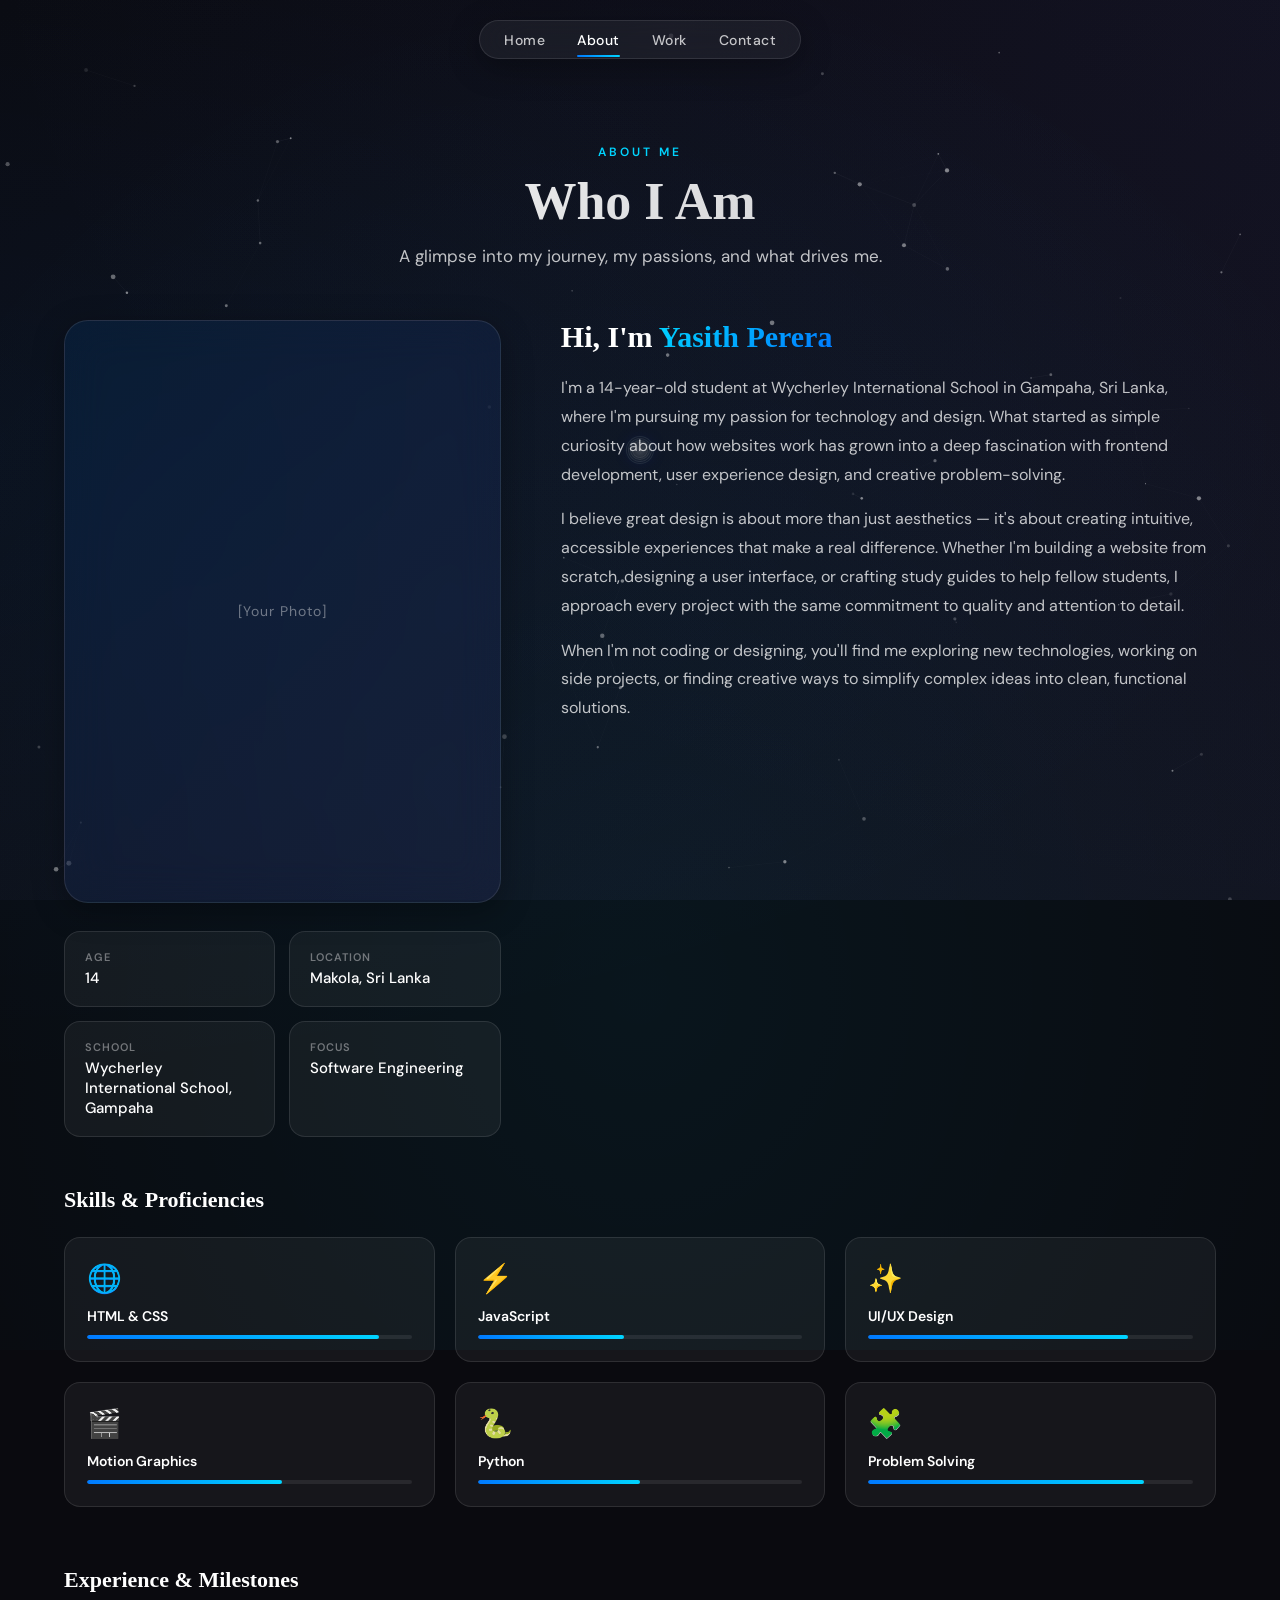
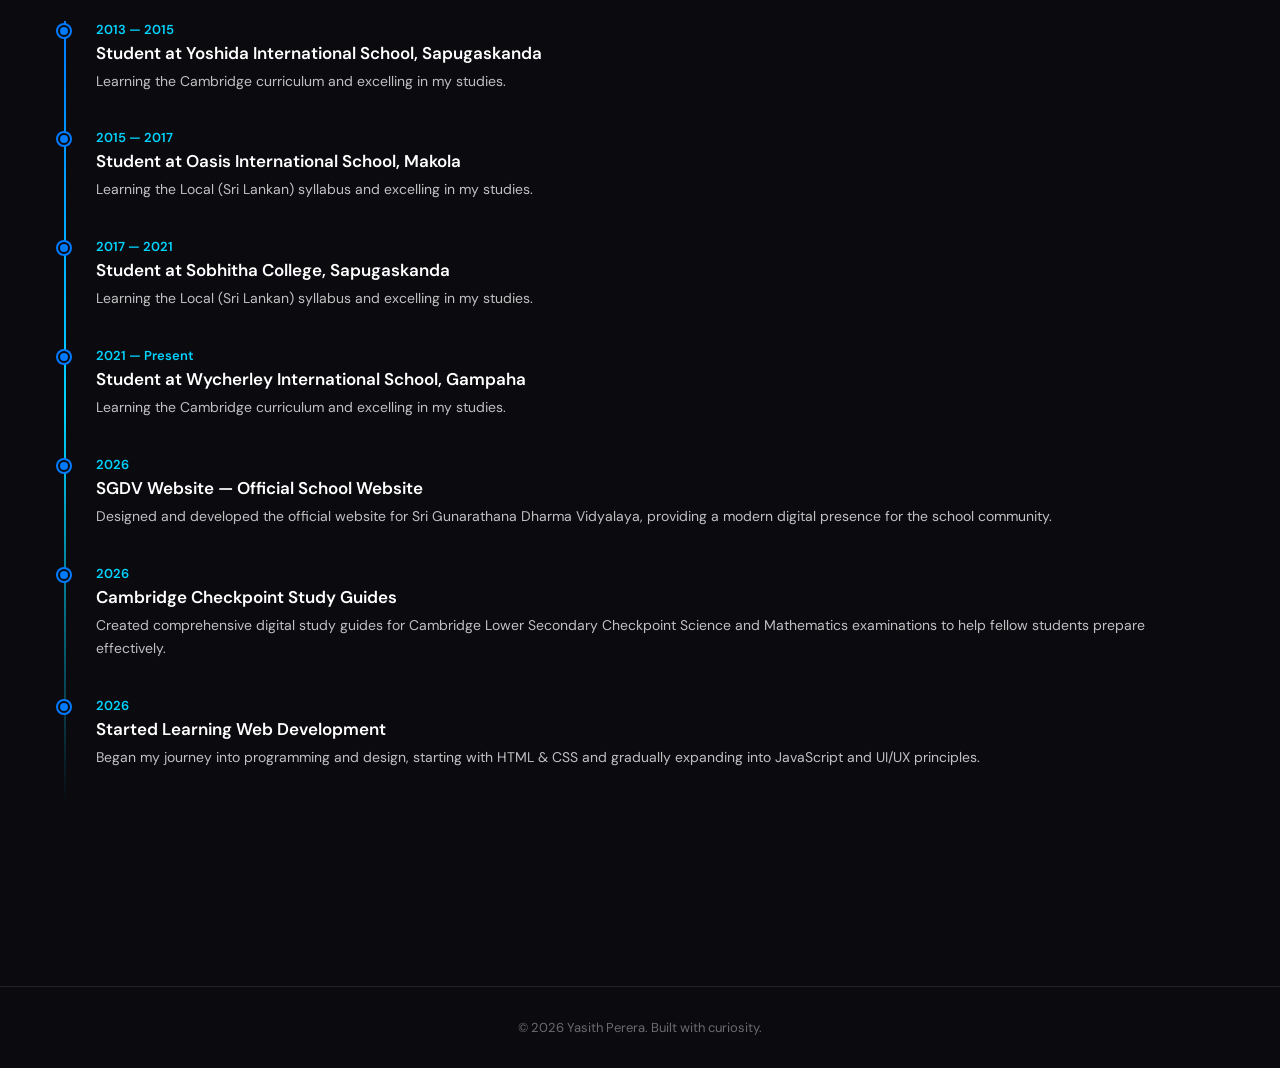
==== pages/about.html @ a3db6fad "Changed file structure" ====
<!DOCTYPE html>
<html lang="en">
<head>
  <meta charset="UTF-8">
  <meta name="viewport" content="width=device-width, initial-scale=1.0">
  <title>About | Yasith Perera</title>
  <link rel="preconnect" href="https://fonts.googleapis.com">
  <link rel="preconnect" href="https://fonts.gstatic.com" crossorigin>
  <link href="https://fonts.googleapis.com/css2?family=DM+Sans:wght@400;500;600;700&display=swap" rel="stylesheet">
  <link rel="stylesheet" href="../styles/styles.css">
</head>
<body>
  <div class="bg-gradient"></div>
  <canvas id="bg-canvas"></canvas>

  <nav class="ios-navbar">
    <ul class="nav-list">
      <li class="nav-item"><a href="../index.html" class="nav-link">Home</a></li>
      <li class="nav-item"><a href="about.html" class="nav-link">About</a></li>
      <li class="nav-item"><a href="work.html" class="nav-link">Work</a></li>
      <li class="nav-item"><a href="contact.html" class="nav-link">Contact</a></li>
    </ul>
  </nav>

  <div class="page-content">
    <section class="section" style="padding-top: 140px;">
      <div class="container">
        <div class="section-header reveal">
          <span class="section-label">About Me</span>
          <h2 class="section-title">Who I Am</h2>
          <p class="section-subtitle">A glimpse into my journey, my passions, and what drives me.</p>
        </div>

        <div class="about-grid">
          <div class="about-image-wrapper reveal reveal-d1">
            <div class="about-image-placeholder glass-card" style="padding: 0; border-radius: 24px;">
              <span>[Your Photo]</span>
            </div>
            <div class="info-grid">
              <div class="info-item">
                <div class="info-label">Age</div>
                <div class="info-value">14</div>
              </div>
              <div class="info-item">
                <div class="info-label">Location</div>
                <div class="info-value">Makola, Sri Lanka</div>
              </div>
              <div class="info-item">
                <div class="info-label">School</div>
                <div class="info-value">Wycherley International School, Gampaha</div>
              </div>
              <div class="info-item">
                <div class="info-label">Focus</div>
                <div class="info-value">Software Engineering</div>
              </div>
            </div>
          </div>

          <div class="about-bio reveal reveal-d2">
            <h2>Hi, I'm <span style="background:linear-gradient(135deg,var(--secondary),var(--primary));-webkit-background-clip:text;-webkit-text-fill-color:transparent;">Yasith Perera</span></h2>
            <p>I'm a 14-year-old student at Wycherley International School in Gampaha, Sri Lanka, where I'm pursuing my passion for technology and design. What started as simple curiosity about how websites work has grown into a deep fascination with frontend development, user experience design, and creative problem-solving.</p>
            <p>I believe great design is about more than just aesthetics — it's about creating intuitive, accessible experiences that make a real difference. Whether I'm building a website from scratch, designing a user interface, or crafting study guides to help fellow students, I approach every project with the same commitment to quality and attention to detail.</p>
            <p>When I'm not coding or designing, you'll find me exploring new technologies, working on side projects, or finding creative ways to simplify complex ideas into clean, functional solutions.</p>
          </div>
        </div>

        <!-- Skills -->
        <div class="skills-section reveal">
          <div class="skills-header">
            <h3>Skills &amp; Proficiencies</h3>
          </div>
          <div class="skills-grid">
            <div class="skill-card">
              <div class="skill-icon">&#x1F310;</div>
              <div class="skill-name">HTML &amp; CSS</div>
              <div class="skill-bar"><div class="skill-bar-fill" data-width="90"></div></div>
            </div>
            <div class="skill-card">
              <div class="skill-icon">&#x26A1;</div>
              <div class="skill-name">JavaScript</div>
              <div class="skill-bar"><div class="skill-bar-fill" data-width="45"></div></div>
            </div>
            <div class="skill-card">
              <div class="skill-icon">&#x2728;</div>
              <div class="skill-name">UI/UX Design</div>
              <div class="skill-bar"><div class="skill-bar-fill" data-width="80"></div></div>
            </div>
            <div class="skill-card">
              <div class="skill-icon">&#x1F3AC;</div>
              <div class="skill-name">Motion Graphics</div>
              <div class="skill-bar"><div class="skill-bar-fill" data-width="60"></div></div>
            </div>
            <div class="skill-card">
              <div class="skill-icon">&#x1F40D;</div>
              <div class="skill-name">Python</div>
              <div class="skill-bar"><div class="skill-bar-fill" data-width="50"></div></div>
            </div>
            <div class="skill-card">
              <div class="skill-icon">&#x1F9E9;</div>
              <div class="skill-name">Problem Solving</div>
              <div class="skill-bar"><div class="skill-bar-fill" data-width="85"></div></div>
            </div>
          </div>
        </div>

        <!-- Timeline -->
        <div class="timeline-section reveal">
          <h3>Experience &amp; Milestones</h3>
          <div class="timeline">
            <div class="timeline-item">
              <div class="timeline-date">2013 &mdash; 2015</div>
              <div class="timeline-title">Student at Yoshida International School, Sapugaskanda</div>
              <div class="timeline-desc">Learning the Cambridge curriculum and excelling in my studies.</div>
            </div>
            <div class="timeline-item">
              <div class="timeline-date">2015 &mdash; 2017</div>
              <div class="timeline-title">Student at Oasis International School, Makola</div>
              <div class="timeline-desc">Learning the Local (Sri Lankan) syllabus and excelling in my studies.</div>
            </div>
            <div class="timeline-item">
              <div class="timeline-date">2017 &mdash; 2021</div>
              <div class="timeline-title">Student at Sobhitha College, Sapugaskanda</div>
              <div class="timeline-desc">Learning the Local (Sri Lankan) syllabus and excelling in my studies.</div>
            </div>
            <div class="timeline-item">
              <div class="timeline-date">2021 &mdash; Present</div>
              <div class="timeline-title">Student at Wycherley International School, Gampaha</div>
              <div class="timeline-desc">Learning the Cambridge curriculum and excelling in my studies.</div>
            </div>
            <div class="timeline-item">
              <div class="timeline-date">2026</div>
              <div class="timeline-title">SGDV Website &mdash; Official School Website</div>
              <div class="timeline-desc">Designed and developed the official website for Sri Gunarathana Dharma Vidyalaya, providing a modern digital presence for the school community.</div>
            </div>
            <div class="timeline-item">
              <div class="timeline-date">2026</div>
              <div class="timeline-title">Cambridge Checkpoint Study Guides</div>
              <div class="timeline-desc">Created comprehensive digital study guides for Cambridge Lower Secondary Checkpoint Science and Mathematics examinations to help fellow students prepare effectively.</div>
            </div>
            <div class="timeline-item">
              <div class="timeline-date">2026</div>
              <div class="timeline-title">Started Learning Web Development</div>
              <div class="timeline-desc">Began my journey into programming and design, starting with HTML &amp; CSS and gradually expanding into JavaScript and UI/UX principles.</div>
            </div>
          </div>
        </div>
      </div>
    </section>

    <footer class="footer">
      <p>&copy; <span id="year"></span> Yasith Perera. Built with curiosity.</p>
    </footer>
  </div>

  <script src="../scripts/main.js"></script>
  <script>document.getElementById('year').textContent = new Date().getFullYear();</script>
</body>
</html>
---- styles/styles.css ----
:root {
  --primary: #007aff;
  --primary-dark: #0056b3;
  --secondary: #00d4ff;
  --accent: #5856d6;

  --bg-primary: #0a0a0f;
  --bg-secondary: #12121a;

  --glass-bg: rgba(255, 255, 255, 0.05);
  --glass-bg-hover: rgba(255, 255, 255, 0.1);
  --glass-border: rgba(255, 255, 255, 0.1);
  --glass-border-hover: rgba(255, 255, 255, 0.2);
  --glass-shadow: 0 8px 32px rgba(0, 0, 0, 0.3);

  --text-primary: #ffffff;
  --text-secondary: rgba(255, 255, 255, 0.75);
  --text-muted: rgba(255, 255, 255, 0.4);

  --font-display: 'SF Pro Display', -apple-system, BlinkMacSystemFont, serif;
  --font-body: 'DM Sans', -apple-system, BlinkMacSystemFont, sans-serif;

  --ease-smooth: cubic-bezier(0.25, 0.46, 0.45, 0.94);
  --transition-fast: 0.3s var(--ease-smooth);
  --transition-med: 0.5s var(--ease-smooth);
  --transition-slow: 0.8s var(--ease-smooth);
}

*, *::before, *::after { margin: 0; padding: 0; box-sizing: border-box; }

html {
  scroll-behavior: smooth;
  -webkit-font-smoothing: antialiased;
}

body {
  font-family: var(--font-body);
  background: var(--bg-primary);
  color: var(--text-primary);
  min-height: 100vh;
  overflow-x: hidden;
  opacity: 1;
  transition: opacity 0.5s var(--ease-smooth), transform 0.5s var(--ease-smooth);
}

body.fade-out { opacity: 0; transform: scale(0.98); }

a { text-decoration: none; color: inherit; }
ul { list-style: none; }
img { max-width: 100%; display: block; }

::-webkit-scrollbar { width: 8px; }
::-webkit-scrollbar-track { background: var(--bg-primary); }
::-webkit-scrollbar-thumb { background: var(--glass-border); border-radius: 4px; }
::-webkit-scrollbar-thumb:hover { background: var(--glass-border-hover); }

/* Background */
#bg-canvas {
  position: fixed; top: 0; left: 0;
  width: 100%; height: 100%;
  z-index: 0; pointer-events: none;
}

.bg-gradient {
  position: fixed; top: 0; left: 0;
  width: 100%; height: 100%;
  z-index: -1;
  background: linear-gradient(135deg, #0a0a0f 0%, #1a1a2e 50%, #0a0a0f 100%);
  background-size: 400% 400%;
  animation: gradientShift 15s ease infinite;
}

.bg-gradient::before {
  content: '';
  position: absolute;
  top: -50%; left: -50%;
  width: 200%; height: 200%;
  background:
    radial-gradient(ellipse at 20% 50%, rgba(0,122,255,0.06) 0%, transparent 50%),
    radial-gradient(ellipse at 80% 20%, rgba(88,86,214,0.06) 0%, transparent 50%),
    radial-gradient(ellipse at 50% 80%, rgba(0,212,255,0.06) 0%, transparent 50%);
  animation: orbsDrift 20s ease-in-out infinite;
}

@keyframes gradientShift {
  0% { background-position: 0% 50%; }
  50% { background-position: 100% 50%; }
  100% { background-position: 0% 50%; }
}

@keyframes orbsDrift {
  0% { transform: translate(0,0) rotate(0deg); }
  33% { transform: translate(5%,5%) rotate(120deg); }
  66% { transform: translate(-5%,-2%) rotate(240deg); }
  100% { transform: translate(0,0) rotate(360deg); }
}

/* Navbar */
.ios-navbar {
  position: fixed;
  top: 20px; left: 50%;
  transform: translateX(-50%);
  padding: 8px 24px;
  background: var(--glass-bg);
  backdrop-filter: blur(20px);
  -webkit-backdrop-filter: blur(20px);
  border: 1px solid var(--glass-border);
  border-radius: 50px;
  box-shadow: var(--glass-shadow);
  z-index: 1000;
  transition: var(--transition-med);
}

.ios-navbar:hover {
  border-color: var(--glass-border-hover);
  box-shadow: 0 8px 32px rgba(0,0,0,0.4), 0 0 20px rgba(0,122,255,0.08);
}

.nav-list { display: flex; gap: 32px; align-items: center; }
.nav-item { position: relative; }

.nav-link {
  font-size: 14px;
  font-weight: 500;
  letter-spacing: 0.5px;
  color: var(--text-secondary);
  padding: 8px 0;
  position: relative;
  transition: var(--transition-fast);
}

.nav-link::after {
  content: '';
  position: absolute;
  bottom: 0; left: 0;
  width: 0; height: 2px;
  background: linear-gradient(90deg, var(--primary), var(--secondary));
  border-radius: 2px;
  transition: width 0.4s var(--ease-smooth);
}

.nav-link:hover, .nav-link.active { color: var(--text-primary); }
.nav-link:hover::after, .nav-link.active::after { width: 100%; }

/* Page wrapper */
.page-content { position: relative; z-index: 1; min-height: 100vh; }

/* Hero */
.hero {
  min-height: 100vh;
  display: flex;
  flex-direction: column;
  justify-content: center;
  align-items: center;
  text-align: center;
  padding: 0 24px;
  position: relative;
}

.hero-content { position: relative; z-index: 2; }

.hero-greeting {
  font-size: 16px;
  font-weight: 500;
  letter-spacing: 3px;
  text-transform: uppercase;
  color: var(--secondary);
  margin-bottom: 16px;
  opacity: 0;
  animation: fadeInDown 0.8s var(--ease-smooth) 0.3s forwards;
}

.hero-name {
  font-family: var(--font-display);
  font-size: clamp(48px, 10vw, 120px);
  font-weight: 700;
  line-height: 1.1;
  margin-bottom: 16px;
  background: linear-gradient(135deg, #fff 0%, var(--secondary) 40%, var(--primary) 100%);
  -webkit-background-clip: text;
  -webkit-text-fill-color: transparent;
  background-clip: text;
  opacity: 0;
  animation: fadeInUp 0.8s var(--ease-smooth) 0.5s forwards;
  transition: transform 0.4s var(--ease-smooth);
}

.hero-name:hover { transform: scale(1.04); }

.hero-title {
  font-size: clamp(18px, 2.5vw, 26px);
  font-weight: 400;
  color: var(--text-secondary);
  margin-bottom: 32px;
  opacity: 0;
  animation: fadeInUp 0.8s var(--ease-smooth) 0.7s forwards;
}

.hero-cta {
  display: inline-flex;
  align-items: center;
  gap: 10px;
  padding: 14px 36px;
  background: linear-gradient(135deg, var(--primary), var(--secondary));
  border: none;
  border-radius: 50px;
  color: #fff;
  font-family: var(--font-body);
  font-size: 16px;
  font-weight: 600;
  cursor: pointer;
  transition: var(--transition-med);
  opacity: 0;
  animation: fadeInUp 0.8s var(--ease-smooth) 0.9s forwards;
  position: relative;
  overflow: hidden;
}

.hero-cta::before {
  content: '';
  position: absolute;
  top: 0; left: -100%;
  width: 100%; height: 100%;
  background: linear-gradient(90deg, transparent, rgba(255,255,255,0.2), transparent);
  transition: left 0.6s var(--ease-smooth);
}

.hero-cta:hover::before { left: 100%; }
.hero-cta:hover { transform: translateY(-2px) scale(1.02); box-shadow: 0 12px 40px rgba(0,122,255,0.3); }
.hero-cta .arrow { transition: transform 0.3s var(--ease-smooth); display: inline-block; }
.hero-cta:hover .arrow { transform: translateX(4px); }

/* Glass orbs */
.hero-decoration {
  position: absolute; width: 100%; height: 100%;
  top: 0; left: 0; pointer-events: none; overflow: hidden;
}

.glass-orb {
  position: absolute;
  border-radius: 50%;
  backdrop-filter: blur(10px);
  border: 1px solid var(--glass-border);
  animation: float 6s var(--ease-smooth) infinite;
}

.glass-orb:nth-child(1) {
  width: 300px; height: 300px;
  top: -100px; right: -50px;
  background: radial-gradient(circle, rgba(0,122,255,0.1), transparent);
}

.glass-orb:nth-child(2) {
  width: 200px; height: 200px;
  bottom: 10%; left: -80px;
  animation-delay: -2s;
  background: radial-gradient(circle, rgba(88,86,214,0.08), transparent);
}

.glass-orb:nth-child(3) {
  width: 150px; height: 150px;
  top: 30%; right: 15%;
  animation-delay: -4s;
  background: radial-gradient(circle, rgba(0,212,255,0.08), transparent);
}

@keyframes float {
  0%, 100% { transform: translateY(0) rotate(0deg); }
  25% { transform: translateY(-20px) rotate(5deg); }
  50% { transform: translateY(-10px) rotate(-3deg); }
  75% { transform: translateY(-30px) rotate(2deg); }
}

/* Scroll indicator */
.scroll-indicator {
  position: absolute;
  bottom: 40px; left: 50%;
  transform: translateX(-50%);
  display: flex;
  flex-direction: column;
  align-items: center;
  gap: 8px;
  opacity: 0;
  animation: fadeIn 1s var(--ease-smooth) 1.2s forwards;
}

.scroll-indicator span {
  font-size: 11px;
  letter-spacing: 2px;
  text-transform: uppercase;
  color: var(--text-muted);
}

.scroll-line {
  width: 1px; height: 40px;
  background: linear-gradient(to bottom, var(--text-muted), transparent);
  animation: scrollPulse 2s ease-in-out infinite;
}

@keyframes scrollPulse {
  0%, 100% { opacity: 0.3; transform: scaleY(0.5); }
  50% { opacity: 1; transform: scaleY(1); }
}

/* Glass card */
.glass-card {
  background: var(--glass-bg);
  backdrop-filter: blur(20px);
  -webkit-backdrop-filter: blur(20px);
  border: 1px solid var(--glass-border);
  border-radius: 24px;
  padding: 40px;
  box-shadow: var(--glass-shadow);
  transition: var(--transition-med);
}

.glass-card:hover {
  background: var(--glass-bg-hover);
  border-color: var(--glass-border-hover);
  transform: translateY(-4px);
  box-shadow: 0 12px 48px rgba(0,0,0,0.4), 0 0 30px rgba(0,122,255,0.05);
}

/* Section */
.section {
  padding: 100px 0;
}

.section-header {
  text-align: center;
  margin-bottom: 50px;
}

.section-label {
  display: inline-block;
  font-size: 12px;
  font-weight: 600;
  letter-spacing: 3px;
  text-transform: uppercase;
  color: var(--secondary);
  margin-bottom: 12px;
}

.section-title {
  font-family: var(--font-display);
  font-size: clamp(32px, 5vw, 52px);
  font-weight: 700;
  margin-bottom: 12px;
  background: linear-gradient(135deg, #fff 0%, var(--text-secondary) 100%);
  -webkit-background-clip: text;
  -webkit-text-fill-color: transparent;
  background-clip: text;
}

.section-subtitle {
  font-size: 17px;
  color: var(--text-secondary);
  max-width: 560px;
  margin: 0 auto;
  line-height: 1.6;
}

/* Container */
.container {
  max-width: 1200px;
  margin: 0 auto;
  padding: 0 24px;
}

/* About page */
.about-grid {
  display: grid;
  grid-template-columns: 1fr 1.5fr;
  gap: 60px;
  align-items: start;
}

.about-image-wrapper { position: relative; }

.about-image-placeholder {
  width: 100%;
  aspect-ratio: 3/4;
  border-radius: 24px;
  background: linear-gradient(135deg, rgba(0,122,255,0.1), rgba(88,86,214,0.1));
  border: 1px solid var(--glass-border);
  display: flex;
  align-items: center;
  justify-content: center;
  color: var(--text-muted);
  font-size: 14px;
  letter-spacing: 1px;
  overflow: hidden;
}

.about-bio h2 {
  font-family: var(--font-display);
  font-size: 30px;
  font-weight: 700;
  margin-bottom: 20px;
}

.about-bio p {
  font-size: 16px;
  line-height: 1.8;
  color: var(--text-secondary);
  margin-bottom: 16px;
}

/* Info grid */
.info-grid {
  display: grid;
  grid-template-columns: repeat(2, 1fr);
  gap: 14px;
  margin-top: 28px;
}

.info-item {
  padding: 18px 20px;
  background: var(--glass-bg);
  border: 1px solid var(--glass-border);
  border-radius: 16px;
  transition: var(--transition-fast);
}

.info-item:hover {
  background: var(--glass-bg-hover);
  border-color: var(--glass-border-hover);
  transform: translateY(-2px);
}

.info-label {
  font-size: 11px;
  font-weight: 600;
  letter-spacing: 1px;
  text-transform: uppercase;
  color: var(--text-muted);
  margin-bottom: 4px;
}

.info-value {
  font-size: 15px;
  font-weight: 500;
}

/* Skills */
.skills-section { margin-top: 50px; }

.skills-header {
  display: flex;
  align-items: center;
  justify-content: space-between;
  margin-bottom: 24px;
}

.skills-header h3 {
  font-family: var(--font-display);
  font-size: 22px;
  font-weight: 600;
}

.skills-grid {
  display: grid;
  grid-template-columns: repeat(3, 1fr);
  gap: 20px;
}

.skill-card {
  padding: 22px;
  background: var(--glass-bg);
  border: 1px solid var(--glass-border);
  border-radius: 16px;
  transition: var(--transition-med);
}

.skill-card:hover {
  background: var(--glass-bg-hover);
  border-color: var(--glass-border-hover);
  transform: translateY(-4px);
}

.skill-icon { font-size: 28px; margin-bottom: 10px; }
.skill-name { font-size: 14px; font-weight: 600; margin-bottom: 10px; }

.skill-bar {
  width: 100%;
  height: 4px;
  background: rgba(255,255,255,0.08);
  border-radius: 4px;
  overflow: hidden;
}

.skill-bar-fill {
  height: 100%;
  background: linear-gradient(90deg, var(--primary), var(--secondary));
  border-radius: 4px;
  width: 0;
  transition: width 1.2s var(--ease-smooth);
}

/* Timeline */
.timeline-section { margin-top: 60px; }

.timeline-section h3 {
  font-family: var(--font-display);
  font-size: 22px;
  font-weight: 600;
  margin-bottom: 28px;
}

.timeline {
  position: relative;
  padding-left: 32px;
}

.timeline::before {
  content: '';
  position: absolute;
  left: 0; top: 0;
  width: 2px; height: 100%;
  background: linear-gradient(to bottom, var(--primary), var(--secondary), transparent);
}

.timeline-item {
  position: relative;
  padding-bottom: 36px;
}

.timeline-item::before {
  content: '';
  position: absolute;
  left: -38px; top: 4px;
  width: 12px; height: 12px;
  border-radius: 50%;
  background: var(--primary);
  border: 2px solid var(--bg-primary);
  box-shadow: 0 0 0 2px var(--primary);
}

.timeline-date {
  font-size: 13px;
  font-weight: 600;
  color: var(--secondary);
  margin-bottom: 4px;
}

.timeline-title {
  font-size: 17px;
  font-weight: 600;
  margin-bottom: 6px;
}

.timeline-desc {
  font-size: 14px;
  line-height: 1.7;
  color: var(--text-secondary);
}

/* Projects page */
.projects-grid {
  display: grid;
  grid-template-columns: repeat(auto-fill, minmax(340px, 1fr));
  gap: 28px;
}

.project-card { padding: 0; overflow: hidden; }

.project-card-image {
  width: 100%; height: 200px;
  background: linear-gradient(135deg, rgba(0,122,255,0.12), rgba(88,86,214,0.12));
  display: flex;
  align-items: center;
  justify-content: center;
  color: var(--text-muted);
  font-size: 13px;
  letter-spacing: 1px;
  position: relative;
  overflow: hidden;
}

.project-card-image .overlay-icon {
  font-size: 40px;
  opacity: 0.4;
  transition: var(--transition-fast);
}

.project-card:hover .overlay-icon {
  opacity: 0.7;
  transform: scale(1.1);
}

.project-card-body { padding: 24px 28px 28px; }

.project-card-tag {
  display: inline-block;
  font-size: 11px;
  font-weight: 600;
  letter-spacing: 1px;
  text-transform: uppercase;
  color: var(--secondary);
  margin-bottom: 8px;
}

.project-card-title {
  font-size: 18px;
  font-weight: 600;
  margin-bottom: 10px;
}

.project-card-desc {
  font-size: 14px;
  line-height: 1.7;
  color: var(--text-secondary);
  margin-bottom: 16px;
}

.project-card-link {
  display: inline-flex;
  align-items: center;
  gap: 6px;
  font-size: 14px;
  font-weight: 600;
  color: var(--primary);
  transition: var(--transition-fast);
}

.project-card-link:hover {
  color: var(--secondary);
  gap: 10px;
}

/* Contact page */
.contact-layout {
  display: grid;
  grid-template-columns: 1fr 1fr;
  gap: 60px;
}

.contact-info h2 {
  font-family: var(--font-display);
  font-size: 30px;
  font-weight: 700;
  margin-bottom: 18px;
}

.contact-info > p {
  font-size: 16px;
  line-height: 1.8;
  color: var(--text-secondary);
  margin-bottom: 28px;
}

.contact-details {
  display: flex;
  flex-direction: column;
  gap: 16px;
}

.contact-detail-item {
  display: flex;
  align-items: center;
  gap: 16px;
  padding: 16px 20px;
  background: var(--glass-bg);
  border: 1px solid var(--glass-border);
  border-radius: 16px;
  transition: var(--transition-fast);
}

.contact-detail-item:hover {
  background: var(--glass-bg-hover);
  border-color: var(--glass-border-hover);
  transform: translateX(4px);
}

.contact-detail-icon {
  width: 40px; height: 40px;
  display: flex;
  align-items: center;
  justify-content: center;
  background: linear-gradient(135deg, rgba(0,122,255,0.15), rgba(0,212,255,0.15));
  border-radius: 12px;
  font-size: 18px;
  flex-shrink: 0;
}

.contact-detail-text h4 {
  font-size: 13px;
  font-weight: 600;
  margin-bottom: 2px;
}

.contact-detail-text p {
  font-size: 14px;
  color: var(--text-secondary);
}

/* Contact form */
.contact-form-wrapper { padding: 32px; }

.contact-form { display: flex; flex-direction: column; gap: 18px; }

.form-group { display: flex; flex-direction: column; gap: 6px; }

.form-group label {
  font-size: 12px;
  font-weight: 600;
  letter-spacing: 0.5px;
  text-transform: uppercase;
  color: var(--text-muted);
}

.form-group input,
.form-group textarea {
  padding: 14px 18px;
  background: var(--glass-bg);
  border: 1px solid var(--glass-border);
  border-radius: 12px;
  color: var(--text-primary);
  font-family: var(--font-body);
  font-size: 15px;
  outline: none;
  transition: var(--transition-fast);
}

.form-group input:focus,
.form-group textarea:focus {
  border-color: var(--primary);
  box-shadow: 0 0 0 3px rgba(0,122,255,0.1);
  background: var(--glass-bg-hover);
}

.form-group input::placeholder,
.form-group textarea::placeholder { color: var(--text-muted); }

.form-group textarea { min-height: 110px; resize: vertical; }

.submit-btn {
  display: inline-flex;
  align-items: center;
  justify-content: center;
  gap: 8px;
  padding: 15px 32px;
  background: linear-gradient(135deg, var(--primary), var(--secondary));
  border: none;
  border-radius: 12px;
  color: #fff;
  font-family: var(--font-body);
  font-size: 15px;
  font-weight: 600;
  cursor: pointer;
  transition: var(--transition-med);
  position: relative;
  overflow: hidden;
}

.submit-btn::before {
  content: '';
  position: absolute;
  top: 0; left: -100%;
  width: 100%; height: 100%;
  background: linear-gradient(90deg, transparent, rgba(255,255,255,0.2), transparent);
  transition: left 0.6s var(--ease-smooth);
}

.submit-btn:hover::before { left: 100%; }
.submit-btn:hover { transform: translateY(-2px); box-shadow: 0 12px 40px rgba(0,122,255,0.3); }

/* Social links */
.social-links {
  display: flex;
  gap: 14px;
  margin-top: 28px;
}

.social-link {
  width: 46px; height: 46px;
  display: flex;
  align-items: center;
  justify-content: center;
  background: var(--glass-bg);
  border: 1px solid var(--glass-border);
  border-radius: 14px;
  font-size: 18px;
  transition: var(--transition-med);
}

.social-link:hover {
  background: var(--glass-bg-hover);
  border-color: var(--glass-border-hover);
  transform: translateY(-4px);
  box-shadow: 0 8px 24px rgba(0,0,0,0.3);
}

/* Footer */
.footer {
  text-align: center;
  padding: 32px 24px;
  color: var(--text-muted);
  font-size: 13px;
  border-top: 1px solid var(--glass-border);
  margin-top: 80px;
}

/* Animations */
@keyframes fadeIn { from { opacity: 0; } to { opacity: 1; } }

@keyframes fadeInUp {
  from { opacity: 0; transform: translateY(30px); }
  to { opacity: 1; transform: translateY(0); }
}

@keyframes fadeInDown {
  from { opacity: 0; transform: translateY(-20px); }
  to { opacity: 1; transform: translateY(0); }
}

/* Reveal */
.reveal {
  opacity: 0;
  transform: translateY(40px);
  transition: opacity 0.8s var(--ease-smooth), transform 0.8s var(--ease-smooth);
}

.reveal.visible { opacity: 1; transform: translateY(0); }

.reveal-d1 { transition-delay: 0.1s; }
.reveal-d2 { transition-delay: 0.2s; }
.reveal-d3 { transition-delay: 0.3s; }
.reveal-d4 { transition-delay: 0.4s; }

/* Responsive */
@media (max-width: 968px) {
  .about-grid, .contact-layout { grid-template-columns: 1fr; gap: 40px; }
  .skills-grid { grid-template-columns: repeat(2, 1fr); }
  .info-grid { grid-template-columns: 1fr; }
}

@media (max-width: 640px) {
  .nav-list { gap: 16px; }
  .nav-link { font-size: 13px; }
  .projects-grid { grid-template-columns: 1fr; }
  .skills-grid { grid-template-columns: 1fr; }
  .glass-card { padding: 24px; }
  .ios-navbar { padding: 8px 16px; top: 12px; }
}

@media (max-width: 480px) {
  .nav-list { gap: 10px; }
  .nav-link { font-size: 11px; padding: 6px 0; }
}

/* Cursor effects */
#cursor-effects {
  position: fixed;
  top: 0; left: 0;
  width: 100%; height: 100%;
  pointer-events: none;
  z-index: 9999;
  overflow: hidden;
}

.cursor-star {
  position: absolute;
  border-radius: 50%;
  background: #fff;
  pointer-events: none;
  box-shadow: 0 0 6px 2px rgba(255,255,255,0.4);
  animation: starFloat 0.8s ease-out forwards;
}

.cursor-bubble {
  position: absolute;
  border-radius: 50%;
  background: radial-gradient(circle, rgba(255,255,255,0.06), transparent);
  border: 1px solid rgba(255,255,255,0.08);
  pointer-events: none;
  box-shadow: 0 0 20px rgba(0,122,255,0.05);
}

@keyframes starFloat {
  0% { opacity: 1; transform: translate(0,0) scale(1); }
  100% { opacity: 0; transform: translate(var(--dx), var(--dy)) scale(0); }
}
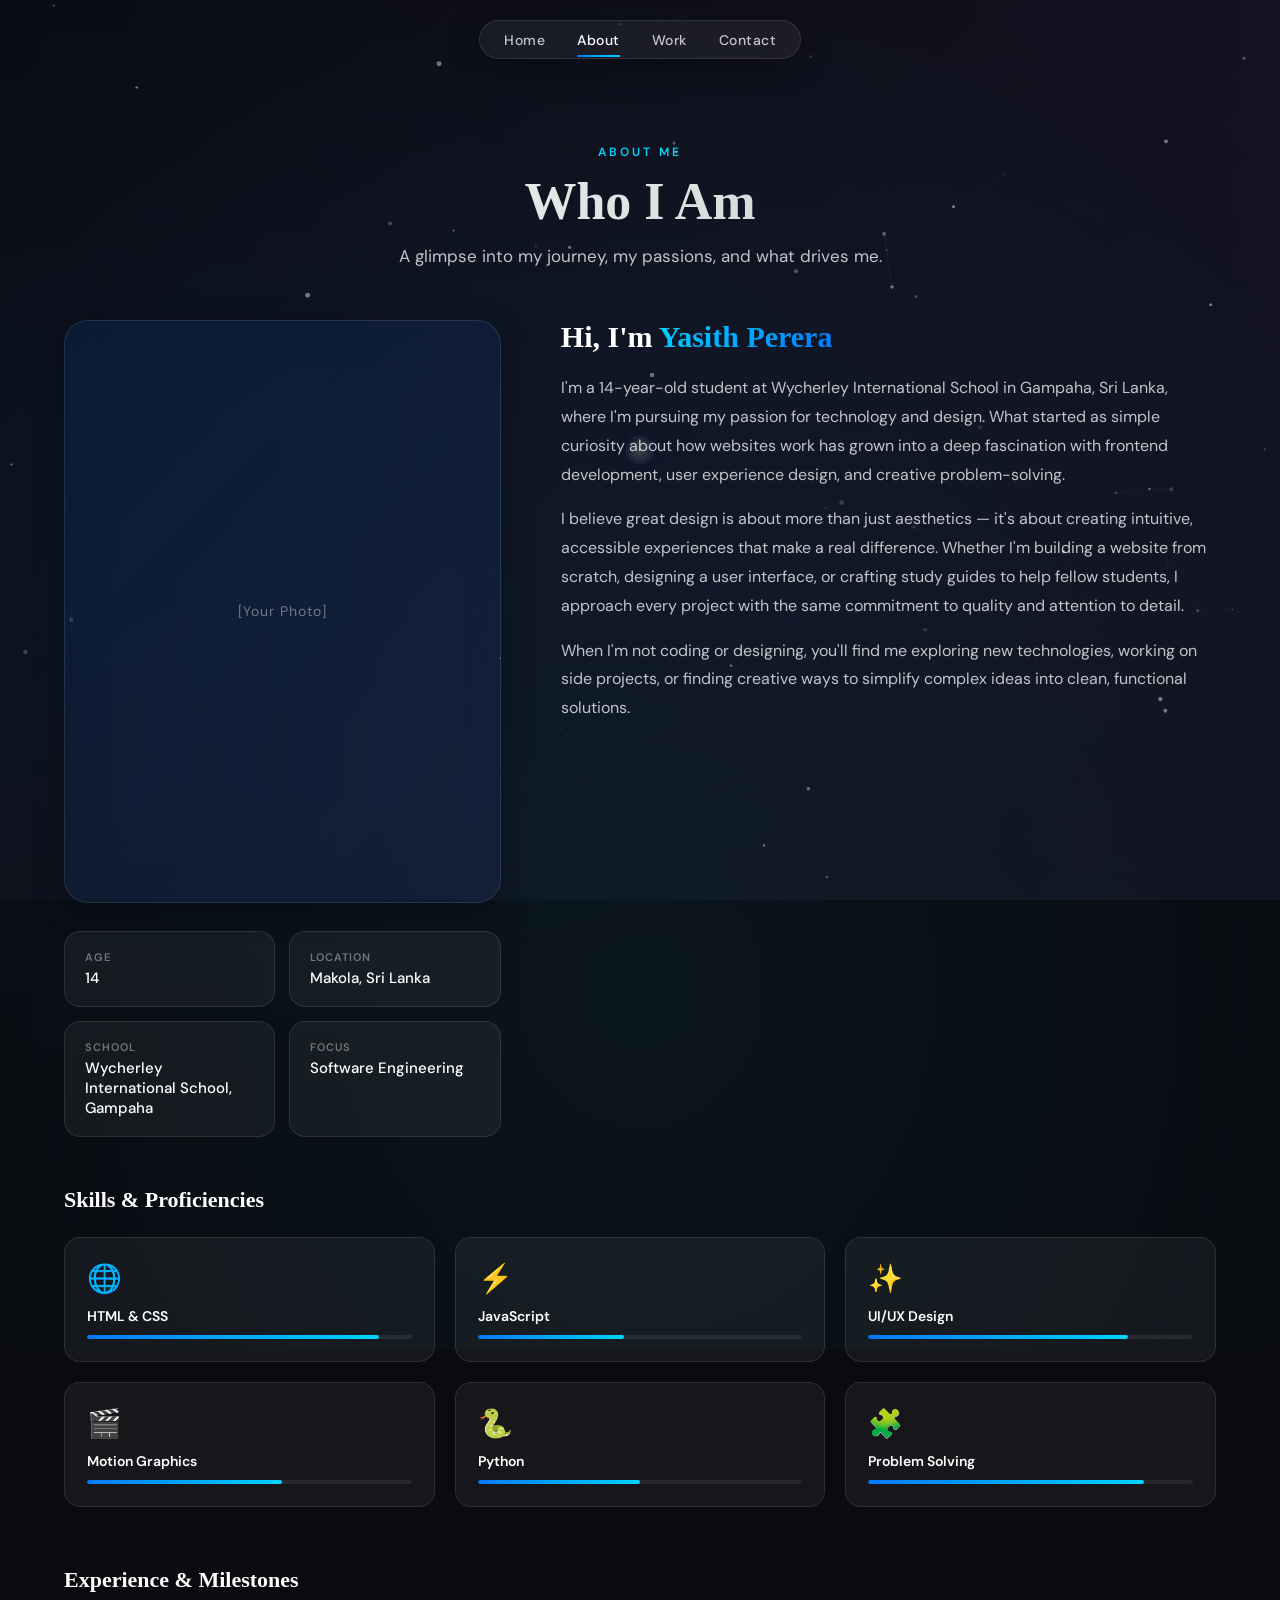
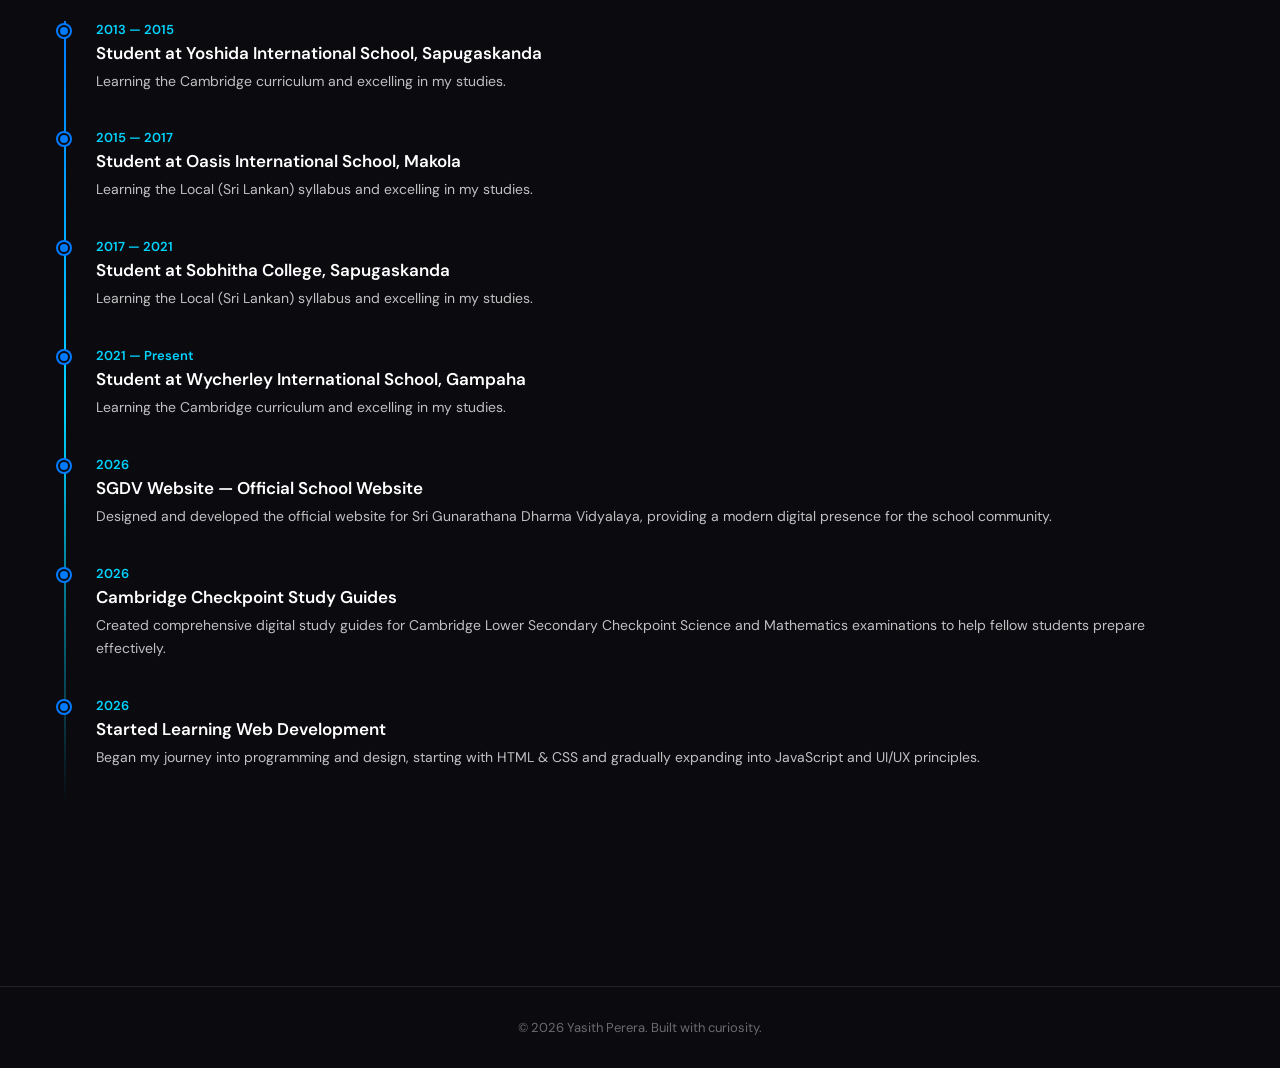
==== commit 14c690e9: "Added the icon to all pages" ====
--- a/pages/about.html
+++ b/pages/about.html
@@ -4,6 +4,7 @@
   <meta charset="UTF-8">
   <meta name="viewport" content="width=device-width, initial-scale=1.0">
   <title>About | Yasith Perera</title>
+  <link rel="icon" href="./briefcase.ico">
   <link rel="preconnect" href="https://fonts.googleapis.com">
   <link rel="preconnect" href="https://fonts.gstatic.com" crossorigin>
   <link href="https://fonts.googleapis.com/css2?family=DM+Sans:wght@400;500;600;700&display=swap" rel="stylesheet">
